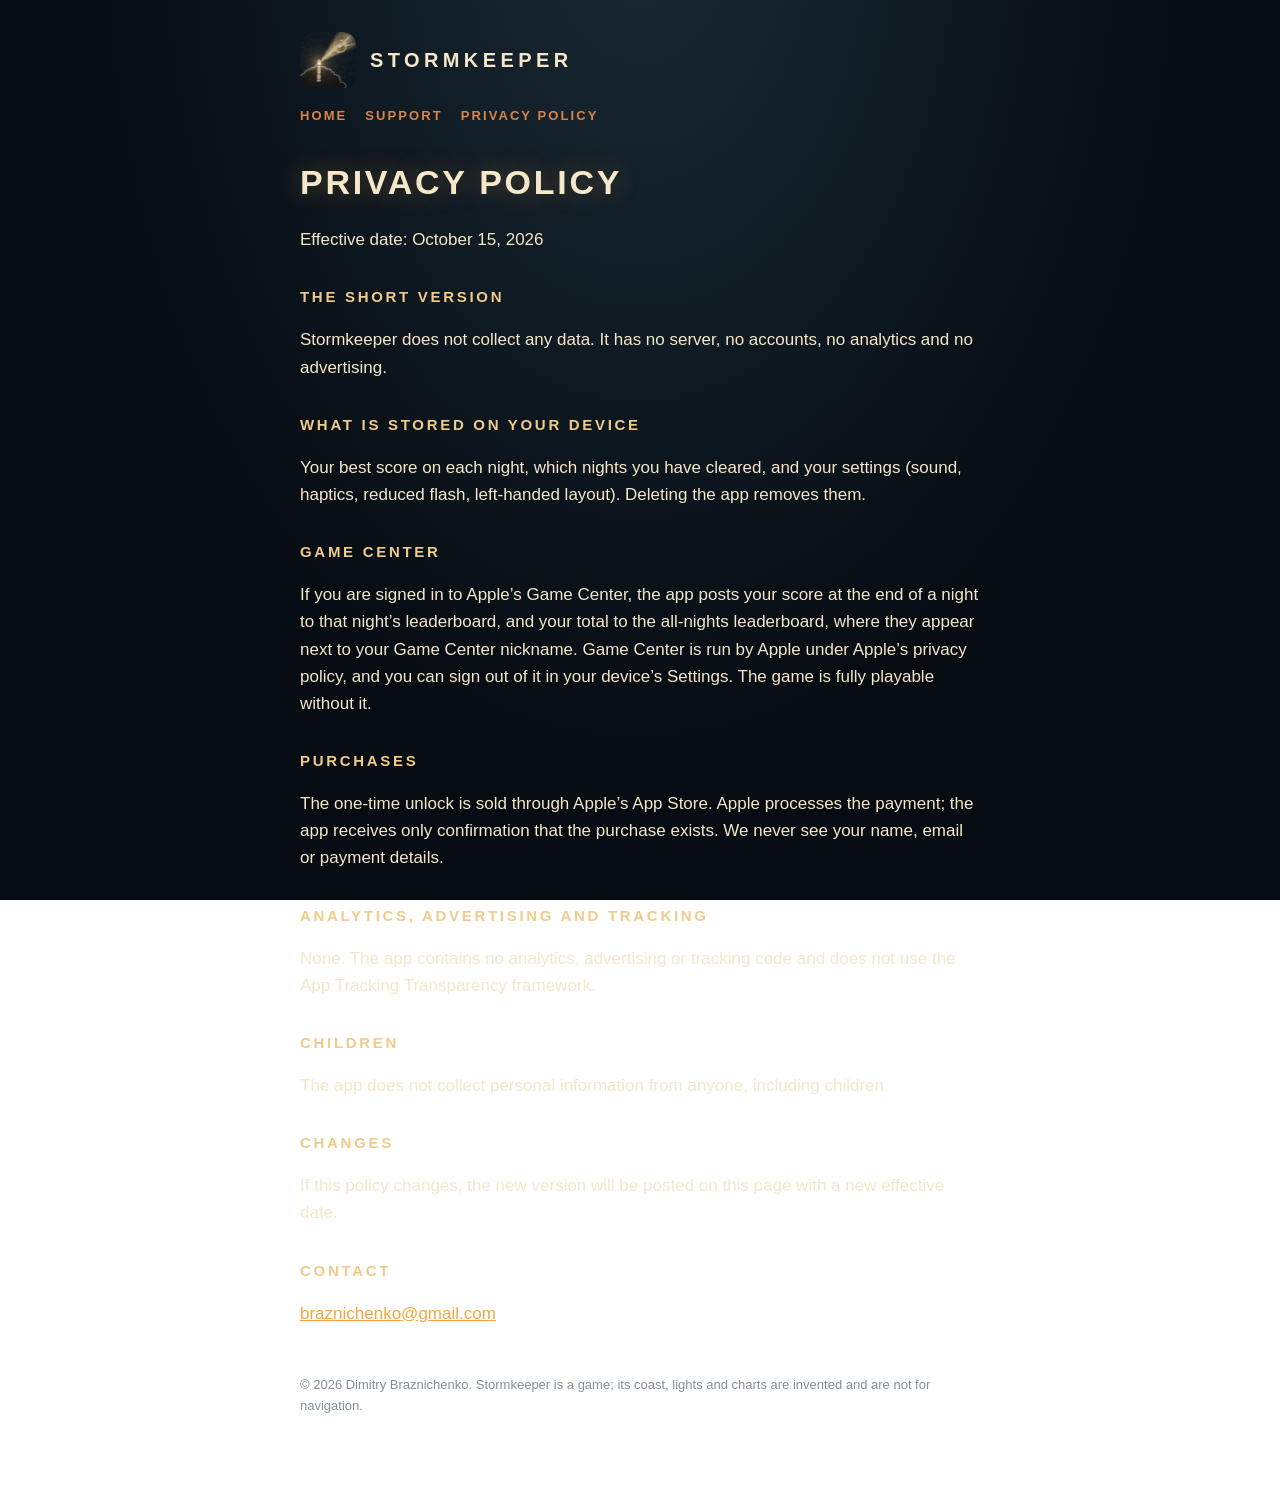
==== privacy-policy.html @ 81ffb27a "Stormkeeper support and privacy site" ====
<!doctype html>
<html lang="en">
<head>
  <meta charset="utf-8" />
  <meta name="viewport" content="width=device-width, initial-scale=1" />
  <title>Stormkeeper Privacy Policy</title>
  <link rel="stylesheet" href="styles.css" />
  <link rel="icon" href="icon.png" />
</head>
<body>
  <main>
    <header class="app"><img src="icon.png" alt="" /><a href="index.html">Stormkeeper</a></header>
    <nav><a href="index.html">Home</a><a href="support.html">Support</a><a href="privacy-policy.html">Privacy Policy</a></nav>
    <h1>Privacy Policy</h1>
    <p>Effective date: October 15, 2026</p>
    <h2>The short version</h2>
    <p>Stormkeeper does not collect any data. It has no server, no accounts, no analytics and no advertising.</p>
    <h2>What is stored on your device</h2>
    <p>Your best score on each night, which nights you have cleared, and your settings (sound, haptics, reduced flash, left-handed layout). Deleting the app removes them.</p>
    <h2>Game Center</h2>
    <p>If you are signed in to Apple&rsquo;s Game Center, the app posts your score at the end of a night to that night&rsquo;s leaderboard, and your total to the all-nights leaderboard, where they appear next to your Game Center nickname. Game Center is run by Apple under Apple&rsquo;s privacy policy, and you can sign out of it in your device&rsquo;s Settings. The game is fully playable without it.</p>
    <h2>Purchases</h2>
    <p>The one-time unlock is sold through Apple&rsquo;s App Store. Apple processes the payment; the app receives only confirmation that the purchase exists. We never see your name, email or payment details.</p>
    <h2>Analytics, advertising and tracking</h2>
    <p>None. The app contains no analytics, advertising or tracking code and does not use the App Tracking Transparency framework.</p>
    <h2>Children</h2>
    <p>The app does not collect personal information from anyone, including children.</p>
    <h2>Changes</h2>
    <p>If this policy changes, the new version will be posted on this page with a new effective date.</p>
    <h2>Contact</h2>
    <p><a href="mailto:braznichenko@gmail.com?subject=Stormkeeper%20privacy">braznichenko@gmail.com</a></p>
    <footer>
      <p>&copy; 2026 Dimitry Braznichenko. Stormkeeper is a game; its coast, lights and charts are invented and are not for navigation.</p>
    </footer>
  </main>
</body>
</html>
---- styles.css ----
:root { --ocean: #060c12; --ink: #101e27; --ivory: #f5e7ca; --gold: #efcb8c; --copper: #d9854a; --amber: #f6a541; --fog: #82909b; }
* { box-sizing: border-box; }
body { margin: 0; background: radial-gradient(ellipse at 50% -10%, #1a2a35 0%, var(--ocean) 60%) fixed; color: var(--ivory);
  font: 17px/1.6 -apple-system, BlinkMacSystemFont, "Helvetica Neue", sans-serif; }
main { max-width: 720px; margin: 0 auto; padding: 32px 20px 64px; }
header.app { display: flex; align-items: center; gap: 14px; }
header.app img { width: 56px; height: 56px; border-radius: 13px; }
header.app a { color: var(--ivory); text-decoration: none; font-weight: 800; letter-spacing: 0.22em; text-transform: uppercase; font-size: 20px; }
nav { margin: 18px 0 28px; display: flex; gap: 18px; flex-wrap: wrap; }
nav a { color: var(--copper); text-decoration: none; text-transform: uppercase; letter-spacing: 0.16em; font-size: 13px; font-weight: 700; }
h1 { font-size: 34px; letter-spacing: 0.08em; text-transform: uppercase; margin: 8px 0; text-shadow: 0 0 24px rgba(246,165,65,0.35); }
h2 { color: var(--gold); font-size: 15px; letter-spacing: 0.18em; text-transform: uppercase; margin-top: 32px; }
.lead { font-family: Georgia, serif; font-style: italic; font-size: 21px; color: rgba(245,231,202,0.8); }
a { color: var(--amber); }
.card { background: linear-gradient(var(--ink), var(--ocean)); border: 1px solid rgba(217,133,74,0.4); border-radius: 16px; padding: 18px 22px; margin: 18px 0; }
.hero { width: 100%; border-radius: 18px; border: 1px solid rgba(217,133,74,0.35); margin: 12px 0 8px; }
footer { margin-top: 48px; color: var(--fog); font-size: 13px; }
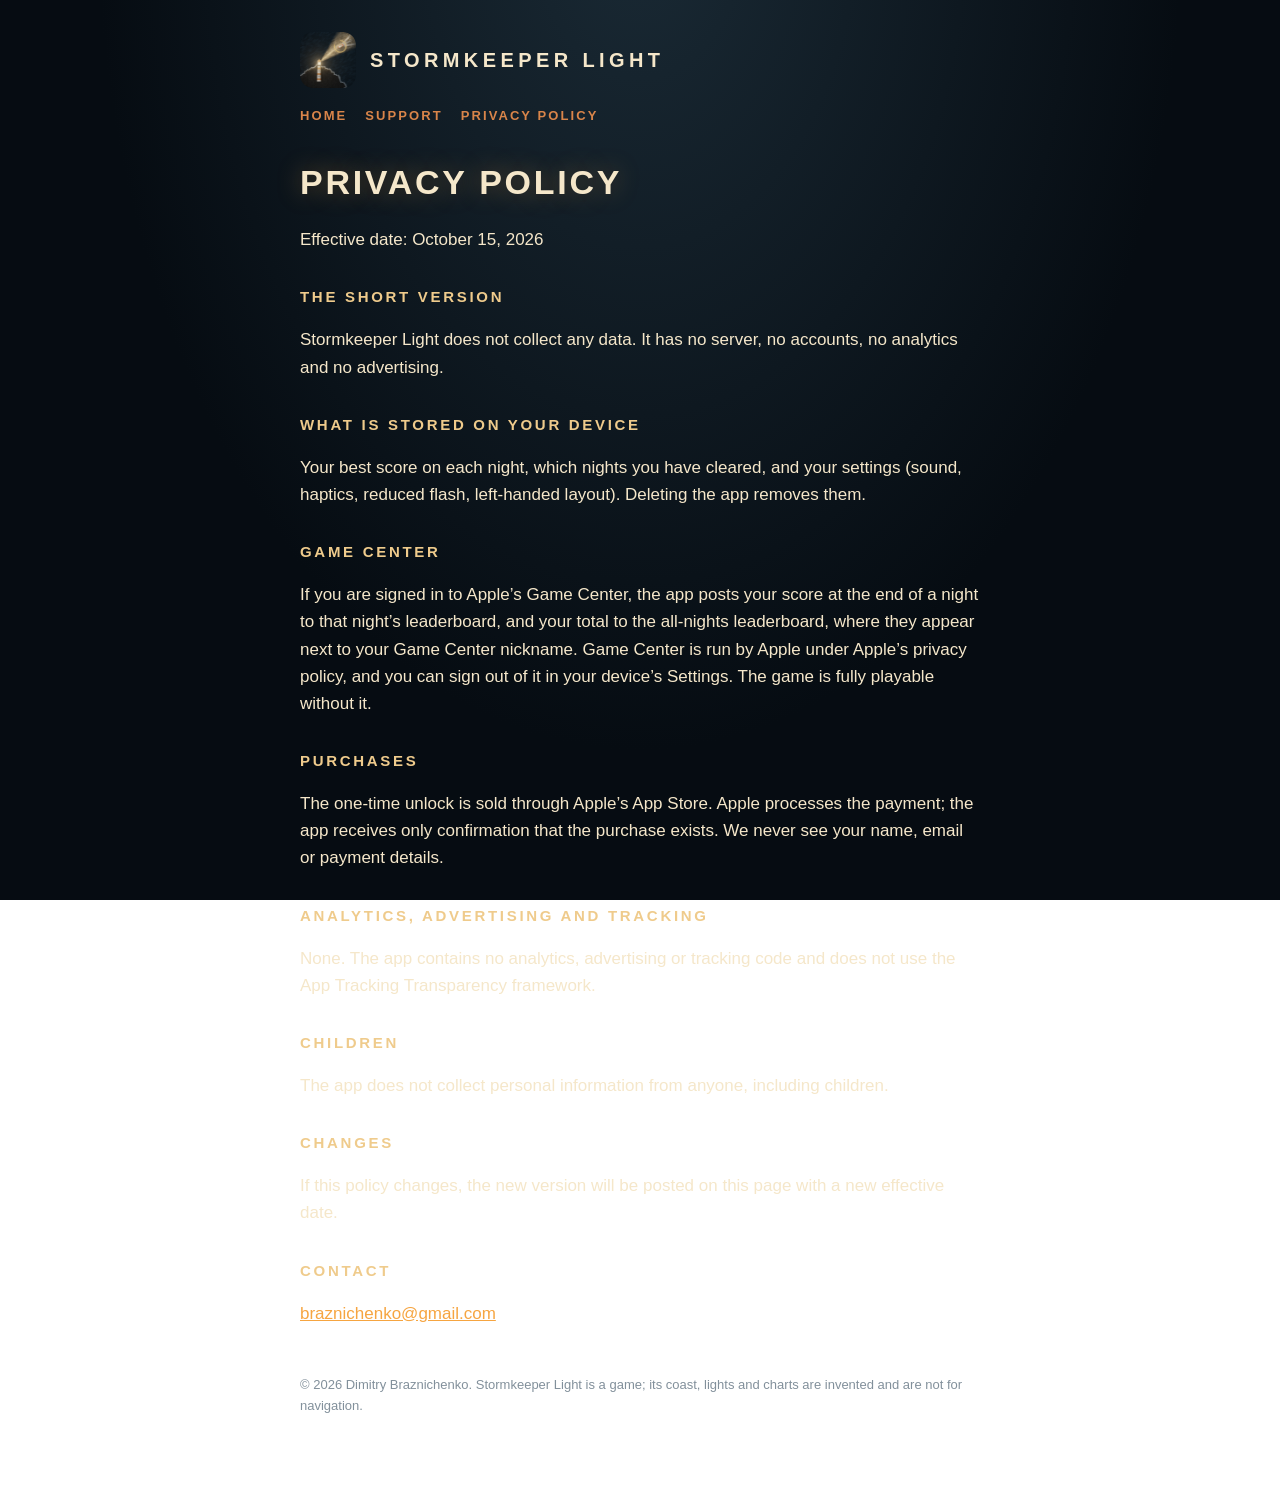
==== commit 9fac2827: "Store name: Stormkeeper Light" ====
--- a/privacy-policy.html
+++ b/privacy-policy.html
@@ -3,18 +3,18 @@
 <head>
   <meta charset="utf-8" />
   <meta name="viewport" content="width=device-width, initial-scale=1" />
-  <title>Stormkeeper Privacy Policy</title>
+  <title>Stormkeeper Light Privacy Policy</title>
   <link rel="stylesheet" href="styles.css" />
   <link rel="icon" href="icon.png" />
 </head>
 <body>
   <main>
-    <header class="app"><img src="icon.png" alt="" /><a href="index.html">Stormkeeper</a></header>
+    <header class="app"><img src="icon.png" alt="" /><a href="index.html">Stormkeeper Light</a></header>
     <nav><a href="index.html">Home</a><a href="support.html">Support</a><a href="privacy-policy.html">Privacy Policy</a></nav>
     <h1>Privacy Policy</h1>
     <p>Effective date: October 15, 2026</p>
     <h2>The short version</h2>
-    <p>Stormkeeper does not collect any data. It has no server, no accounts, no analytics and no advertising.</p>
+    <p>Stormkeeper Light does not collect any data. It has no server, no accounts, no analytics and no advertising.</p>
     <h2>What is stored on your device</h2>
     <p>Your best score on each night, which nights you have cleared, and your settings (sound, haptics, reduced flash, left-handed layout). Deleting the app removes them.</p>
     <h2>Game Center</h2>
@@ -30,7 +30,7 @@
     <h2>Contact</h2>
     <p><a href="mailto:braznichenko@gmail.com?subject=Stormkeeper%20privacy">braznichenko@gmail.com</a></p>
     <footer>
-      <p>&copy; 2026 Dimitry Braznichenko. Stormkeeper is a game; its coast, lights and charts are invented and are not for navigation.</p>
+      <p>&copy; 2026 Dimitry Braznichenko. Stormkeeper Light is a game; its coast, lights and charts are invented and are not for navigation.</p>
     </footer>
   </main>
 </body>
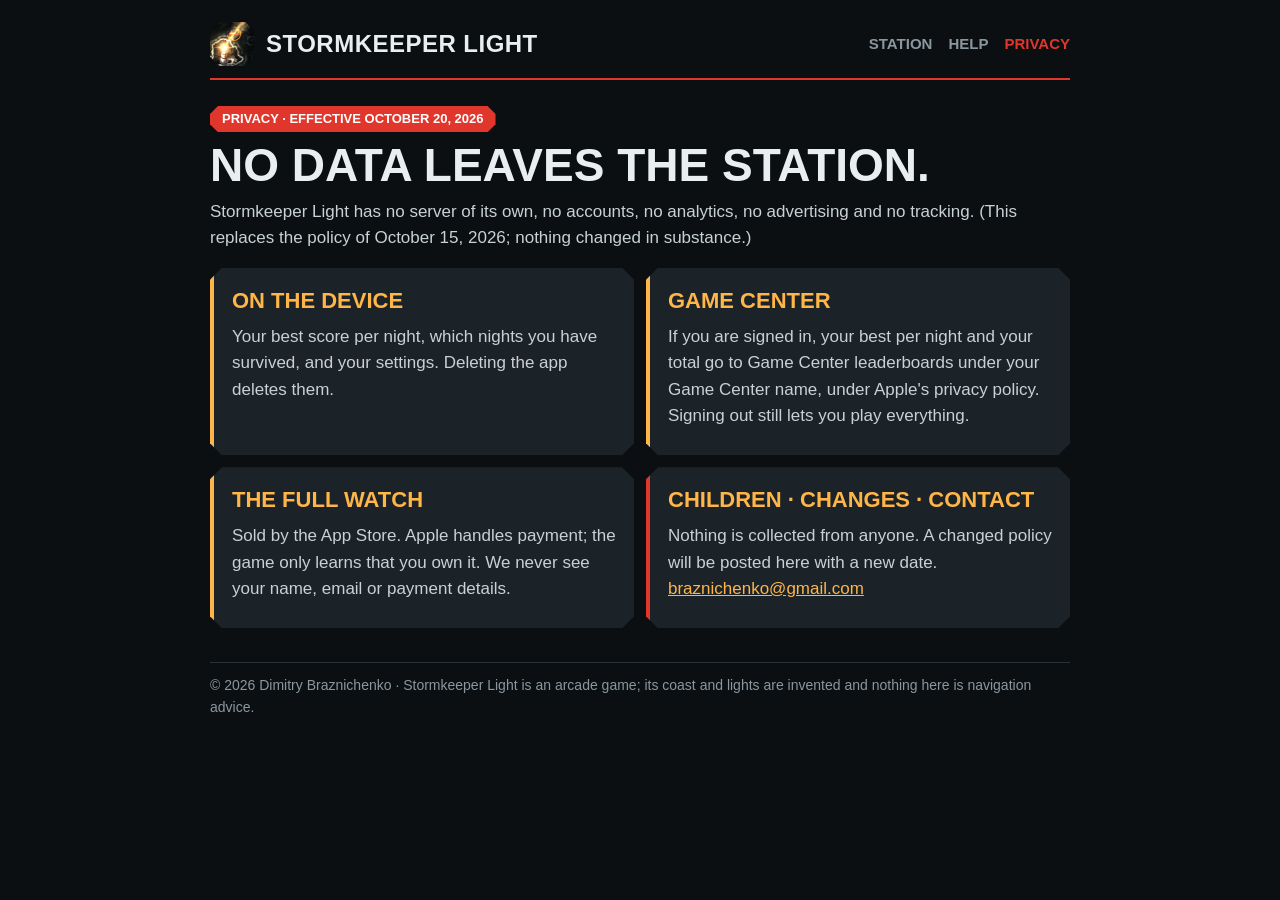
==== commit 82cd9d9c: "Own design: storm rescue station pages, rewritten copy Co-Authored-By: Claude Opus 5.5 <noreply@anth" ====
--- a/privacy-policy.html
+++ b/privacy-policy.html
@@ -3,35 +3,26 @@
 <head>
   <meta charset="utf-8" />
   <meta name="viewport" content="width=device-width, initial-scale=1" />
-  <title>Stormkeeper Light Privacy Policy</title>
+  <title>Stormkeeper Light: privacy</title>
   <link rel="stylesheet" href="styles.css" />
   <link rel="icon" href="icon.png" />
 </head>
 <body>
-  <main>
-    <header class="app"><img src="icon.png" alt="" /><a href="index.html">Stormkeeper Light</a></header>
-    <nav><a href="index.html">Home</a><a href="support.html">Support</a><a href="privacy-policy.html">Privacy Policy</a></nav>
-    <h1>Privacy Policy</h1>
-    <p>Effective date: October 15, 2026</p>
-    <h2>The short version</h2>
-    <p>Stormkeeper Light does not collect any data. It has no server, no accounts, no analytics and no advertising.</p>
-    <h2>What is stored on your device</h2>
-    <p>Your best score on each night, which nights you have cleared, and your settings (sound, haptics, reduced flash, left-handed layout). Deleting the app removes them.</p>
-    <h2>Game Center</h2>
-    <p>If you are signed in to Apple&rsquo;s Game Center, the app posts your score at the end of a night to that night&rsquo;s leaderboard, and your total to the all-nights leaderboard, where they appear next to your Game Center nickname. Game Center is run by Apple under Apple&rsquo;s privacy policy, and you can sign out of it in your device&rsquo;s Settings. The game is fully playable without it.</p>
-    <h2>Purchases</h2>
-    <p>The one-time unlock is sold through Apple&rsquo;s App Store. Apple processes the payment; the app receives only confirmation that the purchase exists. We never see your name, email or payment details.</p>
-    <h2>Analytics, advertising and tracking</h2>
-    <p>None. The app contains no analytics, advertising or tracking code and does not use the App Tracking Transparency framework.</p>
-    <h2>Children</h2>
-    <p>The app does not collect personal information from anyone, including children.</p>
-    <h2>Changes</h2>
-    <p>If this policy changes, the new version will be posted on this page with a new effective date.</p>
-    <h2>Contact</h2>
-    <p><a href="mailto:braznichenko@gmail.com?subject=Stormkeeper%20privacy">braznichenko@gmail.com</a></p>
-    <footer>
-      <p>&copy; 2026 Dimitry Braznichenko. Stormkeeper Light is a game; its coast, lights and charts are invented and are not for navigation.</p>
-    </footer>
-  </main>
+  <div class="wrap">
+    <header>
+      <a class="brand" href="index.html"><img src="icon.png" alt="" /><b>Stormkeeper Light</b></a>
+      <nav><a href="index.html">Station</a><a href="support.html">Help</a><a href="privacy-policy.html" class="on">Privacy</a></nav>
+    </header>
+    <span class="tag">Privacy · effective October 20, 2026</span>
+    <h1>No data leaves the station.</h1>
+    <p>Stormkeeper Light has no server of its own, no accounts, no analytics, no advertising and no tracking. (This replaces the policy of October 15, 2026; nothing changed in substance.)</p>
+    <div class="grid">
+      <div class="plate"><h2>On the device</h2><p>Your best score per night, which nights you have survived, and your settings. Deleting the app deletes them.</p></div>
+      <div class="plate"><h2>Game Center</h2><p>If you are signed in, your best per night and your total go to Game Center leaderboards under your Game Center name, under Apple's privacy policy. Signing out still lets you play everything.</p></div>
+      <div class="plate"><h2>The Full Watch</h2><p>Sold by the App Store. Apple handles payment; the game only learns that you own it. We never see your name, email or payment details.</p></div>
+      <div class="plate red"><h2>Children · changes · contact</h2><p>Nothing is collected from anyone. A changed policy will be posted here with a new date. <a href="mailto:braznichenko@gmail.com?subject=Stormkeeper%20privacy">braznichenko@gmail.com</a></p></div>
+    </div>
+    <footer>&copy; 2026 Dimitry Braznichenko · Stormkeeper Light is an arcade game; its coast and lights are invented and nothing here is navigation advice.</footer>
+  </div>
 </body>
 </html>
--- a/styles.css
+++ b/styles.css
@@ -1,17 +1,24 @@
-:root { --ocean: #060c12; --ink: #101e27; --ivory: #f5e7ca; --gold: #efcb8c; --copper: #d9854a; --amber: #f6a541; --fog: #82909b; }
+/* Stormkeeper Light: the storm rescue station's notice board. Storm black,
+   stamped-steel plates with cut corners, compressed capitals, rescue red. */
+:root { --storm: #0b0f12; --gun: #1c2328; --plate: #283137; --foam: #e9eef0; --steel: #8a979f; --sodium: #ffb547; --rescue: #e0362c; }
 * { box-sizing: border-box; }
-body { margin: 0; background: radial-gradient(ellipse at 50% -10%, #1a2a35 0%, var(--ocean) 60%) fixed; color: var(--ivory);
-  font: 17px/1.6 -apple-system, BlinkMacSystemFont, "Helvetica Neue", sans-serif; }
-main { max-width: 720px; margin: 0 auto; padding: 32px 20px 64px; }
-header.app { display: flex; align-items: center; gap: 14px; }
-header.app img { width: 56px; height: 56px; border-radius: 13px; }
-header.app a { color: var(--ivory); text-decoration: none; font-weight: 800; letter-spacing: 0.22em; text-transform: uppercase; font-size: 20px; }
-nav { margin: 18px 0 28px; display: flex; gap: 18px; flex-wrap: wrap; }
-nav a { color: var(--copper); text-decoration: none; text-transform: uppercase; letter-spacing: 0.16em; font-size: 13px; font-weight: 700; }
-h1 { font-size: 34px; letter-spacing: 0.08em; text-transform: uppercase; margin: 8px 0; text-shadow: 0 0 24px rgba(246,165,65,0.35); }
-h2 { color: var(--gold); font-size: 15px; letter-spacing: 0.18em; text-transform: uppercase; margin-top: 32px; }
-.lead { font-family: Georgia, serif; font-style: italic; font-size: 21px; color: rgba(245,231,202,0.8); }
-a { color: var(--amber); }
-.card { background: linear-gradient(var(--ink), var(--ocean)); border: 1px solid rgba(217,133,74,0.4); border-radius: 16px; padding: 18px 22px; margin: 18px 0; }
-.hero { width: 100%; border-radius: 18px; border: 1px solid rgba(217,133,74,0.35); margin: 12px 0 8px; }
-footer { margin-top: 48px; color: var(--fog); font-size: 13px; }
+body { margin: 0; background: var(--storm); color: var(--foam); font: 17px/1.55 -apple-system, "Helvetica Neue", Arial, sans-serif; font-stretch: condensed; }
+.wrap { max-width: 900px; margin: 0 auto; padding: 22px 20px 50px; }
+header { display: flex; justify-content: space-between; align-items: center; gap: 12px; flex-wrap: wrap; border-bottom: 2px solid var(--rescue); padding-bottom: 12px; }
+.brand { display: flex; align-items: center; gap: 12px; color: var(--foam); text-decoration: none; }
+.brand img { width: 44px; height: 44px; clip-path: polygon(20% 0, 80% 0, 100% 20%, 100% 80%, 80% 100%, 20% 100%, 0 80%, 0 20%); }
+.brand b { font-weight: 900; font-size: 24px; letter-spacing: 0.02em; text-transform: uppercase; font-stretch: ultra-condensed; }
+nav a { color: var(--steel); text-decoration: none; font-weight: 800; text-transform: uppercase; margin-left: 16px; font-size: 15px; }
+nav a.on, nav a:hover { color: var(--rescue); }
+.tag { display: inline-block; background: var(--rescue); color: #fff; font-weight: 900; text-transform: uppercase; padding: 3px 12px; font-size: 13px; clip-path: polygon(8px 0, calc(100% - 8px) 0, 100% 8px, 100% calc(100% - 8px), calc(100% - 8px) 100%, 8px 100%, 0 calc(100% - 8px), 0 8px); margin-top: 26px; }
+h1 { font-size: 46px; line-height: 1.02; margin: 10px 0 10px; font-weight: 900; text-transform: uppercase; font-stretch: ultra-condensed; }
+h2 { font-size: 22px; font-weight: 900; text-transform: uppercase; margin: 0 0 6px; color: var(--sodium); }
+p { color: #c9d1d5; margin: 0 0 10px; }
+.hero { width: 100%; margin: 18px 0 8px; clip-path: polygon(24px 0, calc(100% - 24px) 0, 100% 24px, 100% calc(100% - 24px), calc(100% - 24px) 100%, 24px 100%, 0 calc(100% - 24px), 0 24px); border-left: 5px solid var(--rescue); }
+.grid { display: grid; grid-template-columns: repeat(2, 1fr); gap: 12px; margin-top: 16px; }
+.plate { background: var(--gun); padding: 16px 18px; border-left: 4px solid var(--sodium); clip-path: polygon(12px 0, calc(100% - 12px) 0, 100% 12px, 100% calc(100% - 12px), calc(100% - 12px) 100%, 12px 100%, 0 calc(100% - 12px), 0 12px); }
+.plate.red { border-left-color: var(--rescue); }
+a { color: var(--sodium); }
+ol li, ul li { color: #c9d1d5; margin-bottom: 6px; }
+footer { margin-top: 34px; color: var(--steel); font-size: 14px; border-top: 1px solid var(--plate); padding-top: 12px; }
+@media (max-width: 680px) { .grid { grid-template-columns: 1fr; } h1 { font-size: 36px; } nav a { margin: 0 14px 0 0; } }
